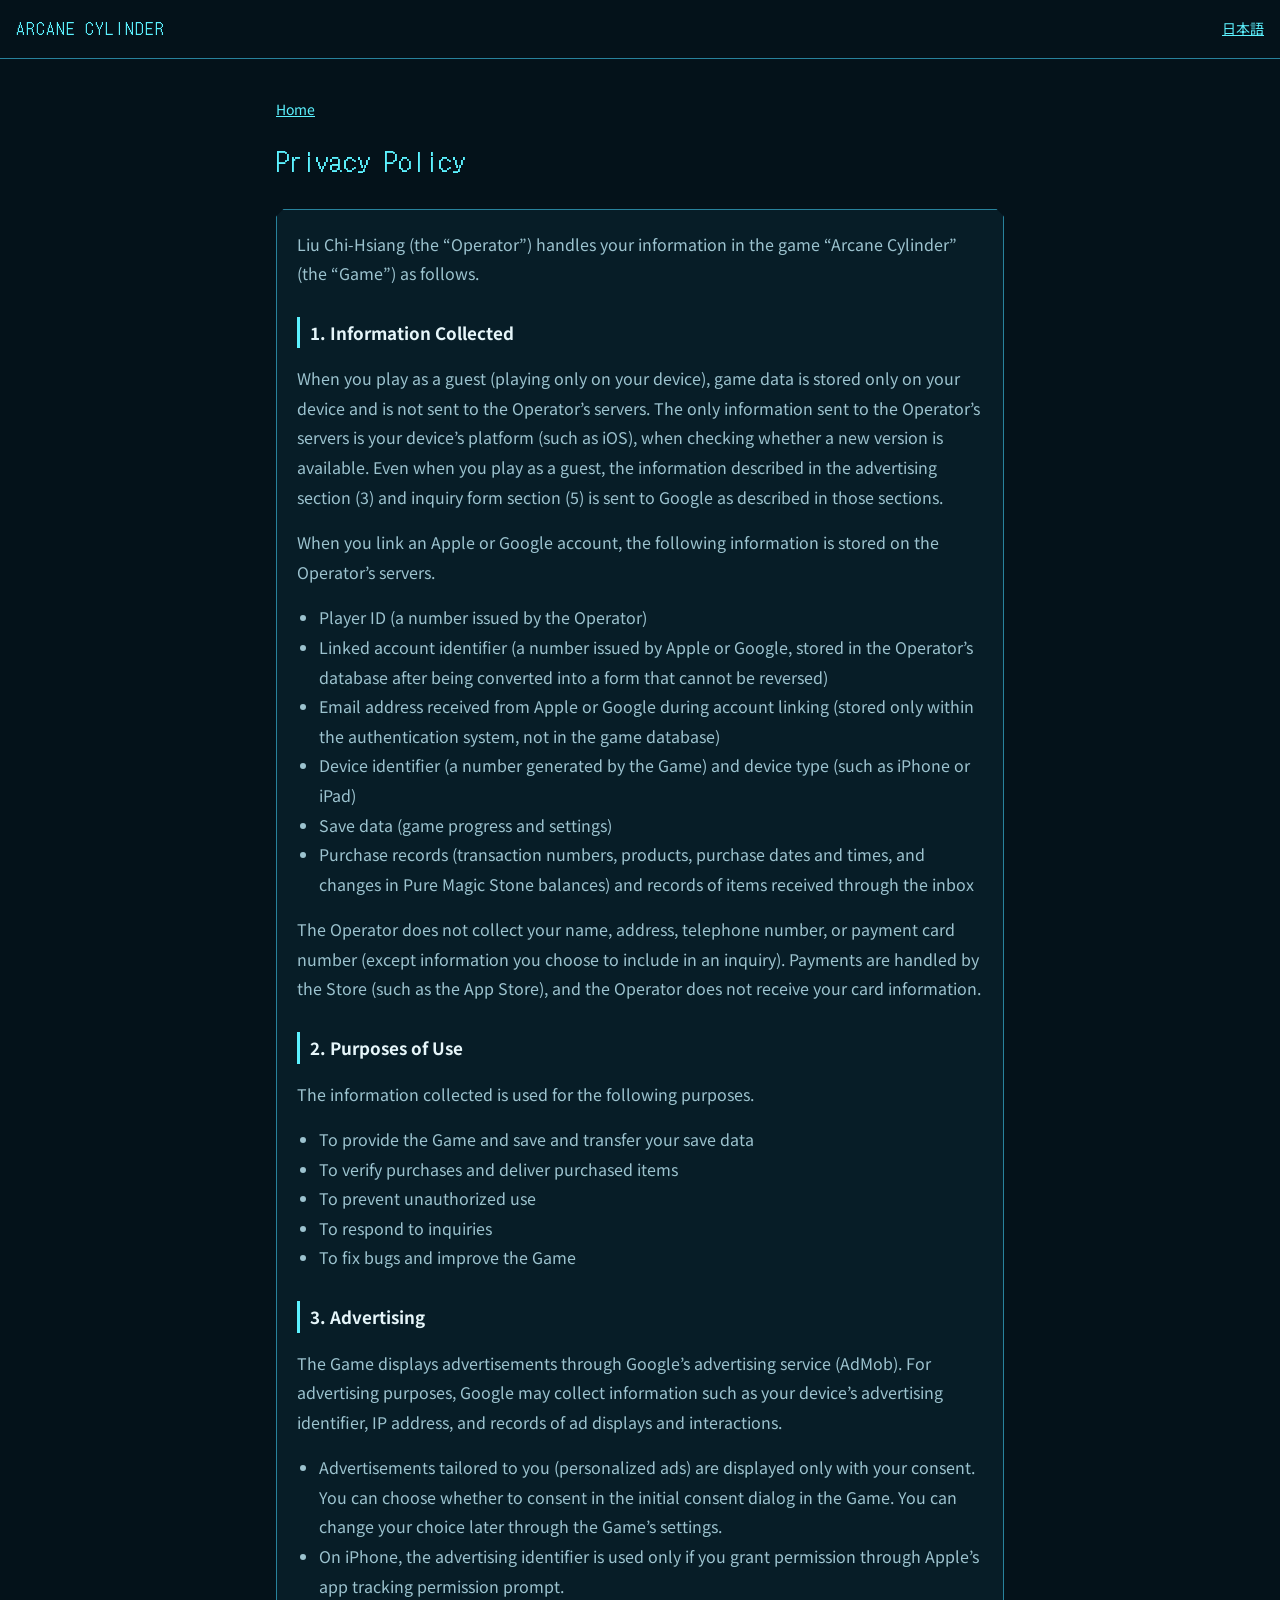
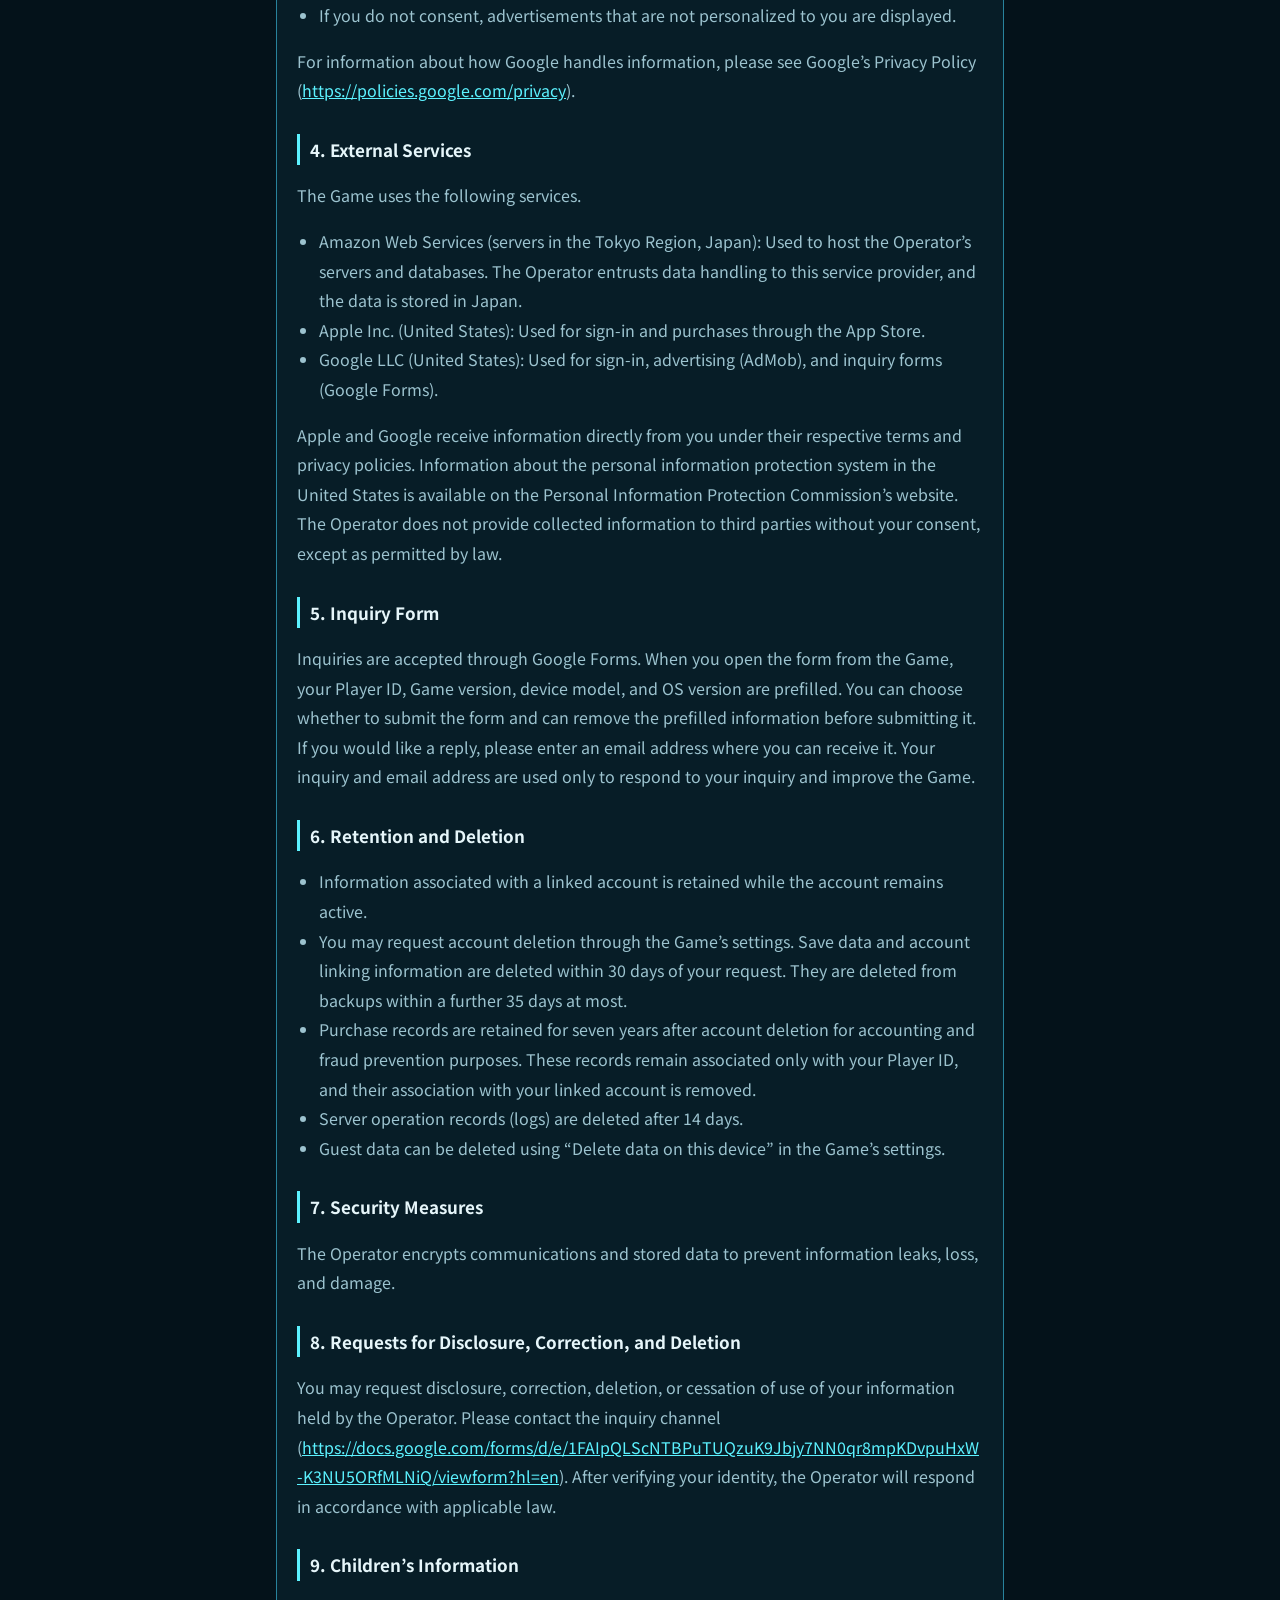
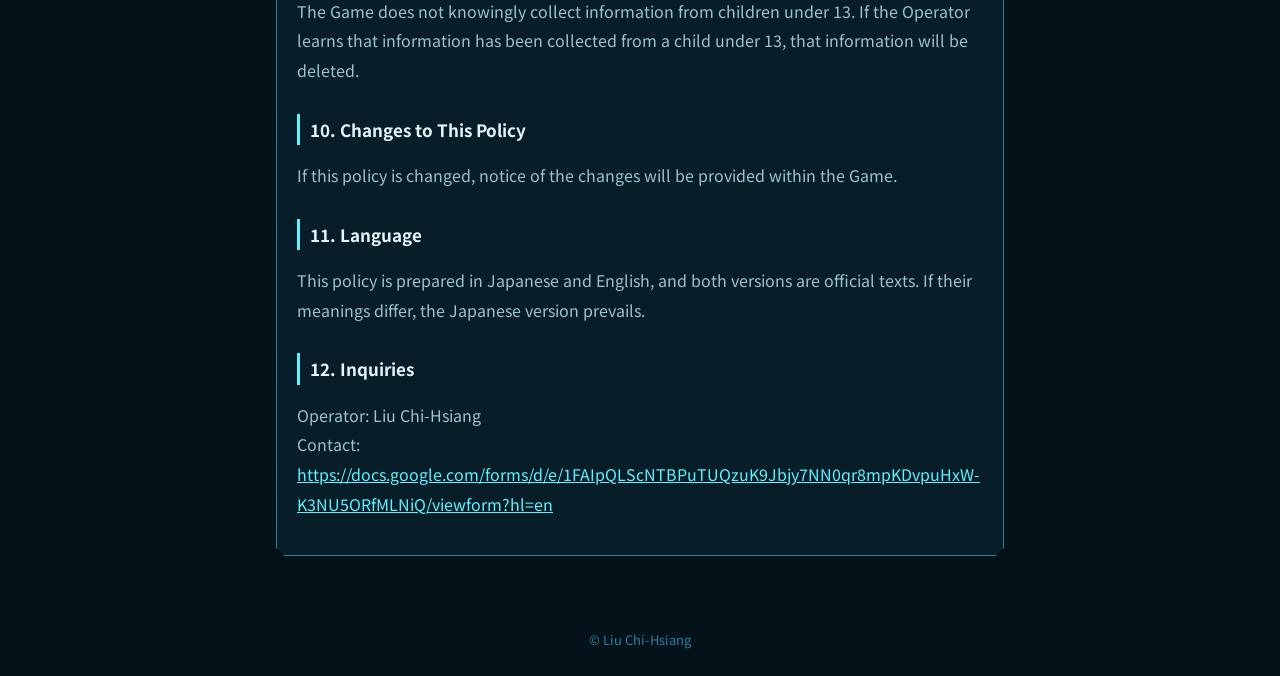
==== en/privacy.html @ cfb00598 "Publish the official site: support, terms, privacy policy and statutory notices Co-Authored-By: Clau" ====
<!doctype html>
<html lang="en">
<head>
<meta charset="utf-8">
<meta name="viewport" content="width=device-width, initial-scale=1">
<title>Privacy Policy | Arcane Cylinder</title>
<link rel="preconnect" href="https://fonts.googleapis.com">
<link rel="preconnect" href="https://fonts.gstatic.com" crossorigin>
<link href="https://fonts.googleapis.com/css2?family=DotGothic16&family=Noto+Sans+JP:wght@400;700&display=swap" rel="stylesheet">
<link rel="stylesheet" href="../style.css">
</head>
<body>
<header>
<a class="brand" href="./index.html">ARCANE CYLINDER</a>
<a class="lang" href="../ja/privacy.html">日本語</a>
</header>
<main>
<p class="crumb"><a href="./index.html">Home</a></p>
<h1>Privacy Policy</h1>
<div class="doc">
<p>Liu Chi-Hsiang (the “Operator”) handles your information in the game “Arcane Cylinder” (the “Game”) as follows.</p>
<h2>1. Information Collected</h2>
<p>When you play as a guest (playing only on your device), game data is stored only on your device and is not sent to the Operator’s servers. The only information sent to the Operator’s servers is your device’s platform (such as iOS), when checking whether a new version is available. Even when you play as a guest, the information described in the advertising section (3) and inquiry form section (5) is sent to Google as described in those sections.</p>
<p>When you link an Apple or Google account, the following information is stored on the Operator’s servers.</p>
<ul><li>Player ID (a number issued by the Operator)</li><li>Linked account identifier (a number issued by Apple or Google, stored in the Operator’s database after being converted into a form that cannot be reversed)</li><li>Email address received from Apple or Google during account linking (stored only within the authentication system, not in the game database)</li><li>Device identifier (a number generated by the Game) and device type (such as iPhone or iPad)</li><li>Save data (game progress and settings)</li><li>Purchase records (transaction numbers, products, purchase dates and times, and changes in Pure Magic Stone balances) and records of items received through the inbox</li></ul>
<p>The Operator does not collect your name, address, telephone number, or payment card number (except information you choose to include in an inquiry). Payments are handled by the Store (such as the App Store), and the Operator does not receive your card information.</p>
<h2>2. Purposes of Use</h2>
<p>The information collected is used for the following purposes.</p>
<ul><li>To provide the Game and save and transfer your save data</li><li>To verify purchases and deliver purchased items</li><li>To prevent unauthorized use</li><li>To respond to inquiries</li><li>To fix bugs and improve the Game</li></ul>
<h2>3. Advertising</h2>
<p>The Game displays advertisements through Google’s advertising service (AdMob). For advertising purposes, Google may collect information such as your device’s advertising identifier, IP address, and records of ad displays and interactions.</p>
<ul><li>Advertisements tailored to you (personalized ads) are displayed only with your consent. You can choose whether to consent in the initial consent dialog in the Game. You can change your choice later through the Game’s settings.</li><li>On iPhone, the advertising identifier is used only if you grant permission through Apple’s app tracking permission prompt.</li><li>If you do not consent, advertisements that are not personalized to you are displayed.</li></ul>
<p>For information about how Google handles information, please see Google’s Privacy Policy (<a href="https://policies.google.com/privacy">https://policies.google.com/privacy</a>).</p>
<h2>4. External Services</h2>
<p>The Game uses the following services.</p>
<ul><li>Amazon Web Services (servers in the Tokyo Region, Japan): Used to host the Operator’s servers and databases. The Operator entrusts data handling to this service provider, and the data is stored in Japan.</li><li>Apple Inc. (United States): Used for sign-in and purchases through the App Store.</li><li>Google LLC (United States): Used for sign-in, advertising (AdMob), and inquiry forms (Google Forms).</li></ul>
<p>Apple and Google receive information directly from you under their respective terms and privacy policies. Information about the personal information protection system in the United States is available on the Personal Information Protection Commission’s website.<br>The Operator does not provide collected information to third parties without your consent, except as permitted by law.</p>
<h2>5. Inquiry Form</h2>
<p>Inquiries are accepted through Google Forms. When you open the form from the Game, your Player ID, Game version, device model, and OS version are prefilled. You can choose whether to submit the form and can remove the prefilled information before submitting it. If you would like a reply, please enter an email address where you can receive it. Your inquiry and email address are used only to respond to your inquiry and improve the Game.</p>
<h2>6. Retention and Deletion</h2>
<ul><li>Information associated with a linked account is retained while the account remains active.</li><li>You may request account deletion through the Game’s settings. Save data and account linking information are deleted within 30 days of your request. They are deleted from backups within a further 35 days at most.</li><li>Purchase records are retained for seven years after account deletion for accounting and fraud prevention purposes. These records remain associated only with your Player ID, and their association with your linked account is removed.</li><li>Server operation records (logs) are deleted after 14 days.</li><li>Guest data can be deleted using “Delete data on this device” in the Game’s settings.</li></ul>
<h2>7. Security Measures</h2>
<p>The Operator encrypts communications and stored data to prevent information leaks, loss, and damage.</p>
<h2>8. Requests for Disclosure, Correction, and Deletion</h2>
<p>You may request disclosure, correction, deletion, or cessation of use of your information held by the Operator. Please contact the inquiry channel (<a href="https://docs.google.com/forms/d/e/1FAIpQLScNTBPuTUQzuK9Jbjy7NN0qr8mpKDvpuHxW-K3NU5ORfMLNiQ/viewform?hl=en">https://docs.google.com/forms/d/e/1FAIpQLScNTBPuTUQzuK9Jbjy7NN0qr8mpKDvpuHxW-K3NU5ORfMLNiQ/viewform?hl=en</a>). After verifying your identity, the Operator will respond in accordance with applicable law.</p>
<h2>9. Children’s Information</h2>
<p>The Game does not knowingly collect information from children under 13. If the Operator learns that information has been collected from a child under 13, that information will be deleted.</p>
<h2>10. Changes to This Policy</h2>
<p>If this policy is changed, notice of the changes will be provided within the Game.</p>
<h2>11. Language</h2>
<p>This policy is prepared in Japanese and English, and both versions are official texts. If their meanings differ, the Japanese version prevails.</p>
<h2>12. Inquiries</h2>
<p>Operator: Liu Chi-Hsiang<br>Contact: <a href="https://docs.google.com/forms/d/e/1FAIpQLScNTBPuTUQzuK9Jbjy7NN0qr8mpKDvpuHxW-K3NU5ORfMLNiQ/viewform?hl=en">https://docs.google.com/forms/d/e/1FAIpQLScNTBPuTUQzuK9Jbjy7NN0qr8mpKDvpuHxW-K3NU5ORfMLNiQ/viewform?hl=en</a></p>
</div>
</main>
<footer>© Liu Chi-Hsiang</footer>
</body>
</html>
---- style.css ----
:root { --bg: #04121a; --panel: #071d27; --holo: #5cf2ff; --holo-dim: #28829c; --text: #e6f6fa; --dim: #9cc3cf; }
* { box-sizing: border-box; }
body { margin: 0; background: var(--bg); color: var(--text); font: 16px/1.85 "Noto Sans JP", system-ui, sans-serif; }
a { color: var(--holo); }
header { display: flex; justify-content: space-between; align-items: center; padding: 14px 16px; border-bottom: 1px solid var(--holo-dim); }
.brand { font-family: "DotGothic16", monospace; letter-spacing: .12em; text-decoration: none; }
.lang { font-size: 14px; }
main { max-width: 760px; margin: 0 auto; padding: 24px 16px 48px; }
h1 { font-family: "DotGothic16", "Noto Sans JP", monospace; font-weight: 400; font-size: 26px; color: var(--holo); margin: 8px 0 24px; }
h2 { font-size: 17px; margin: 28px 0 8px; padding-left: 10px; border-left: 3px solid var(--holo); }
p, li { color: var(--dim); overflow-wrap: anywhere; }
ol, ul { padding-left: 1.4em; }
.doc { background: var(--panel); border: 1px solid var(--holo-dim); padding: 4px 20px 20px; clip-path: polygon(8px 0, calc(100% - 8px) 0, 100% 8px, 100% calc(100% - 8px), calc(100% - 8px) 100%, 8px 100%, 0 calc(100% - 8px), 0 8px); }
.hero { padding: 32px 0 8px; }
.hero h1 { font-size: 34px; letter-spacing: .12em; margin-bottom: 4px; }
.button { display: inline-block; padding: 12px 20px; border: 1px solid var(--holo); background: rgba(92, 242, 255, .08); text-decoration: none; }
.links { list-style: none; padding: 0; }
.links li { border-bottom: 1px solid rgba(40, 130, 156, .5); }
.links a { display: block; padding: 12px 4px; text-decoration: none; }
.links a::after { content: "  ›"; }
.note, .crumb { font-size: 14px; }
footer { text-align: center; color: var(--holo-dim); font-size: 13px; padding: 24px 16px; }
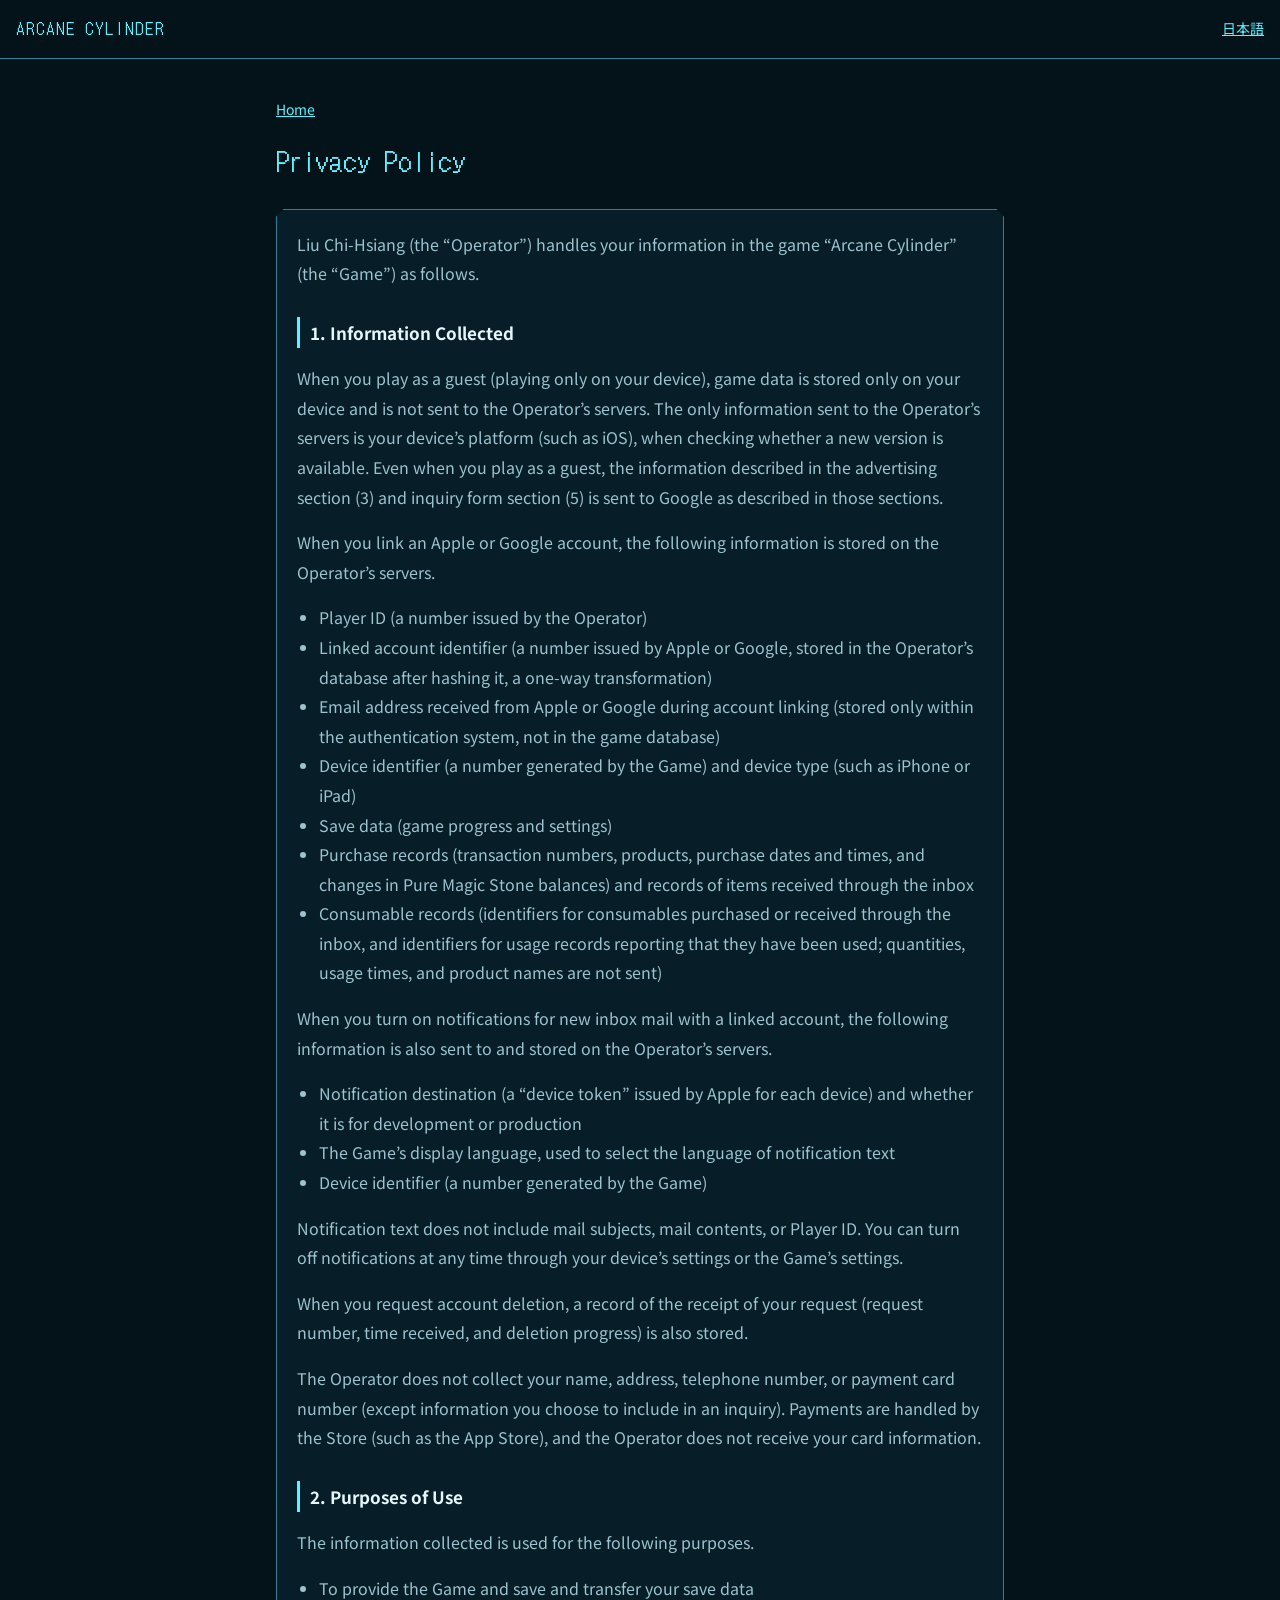
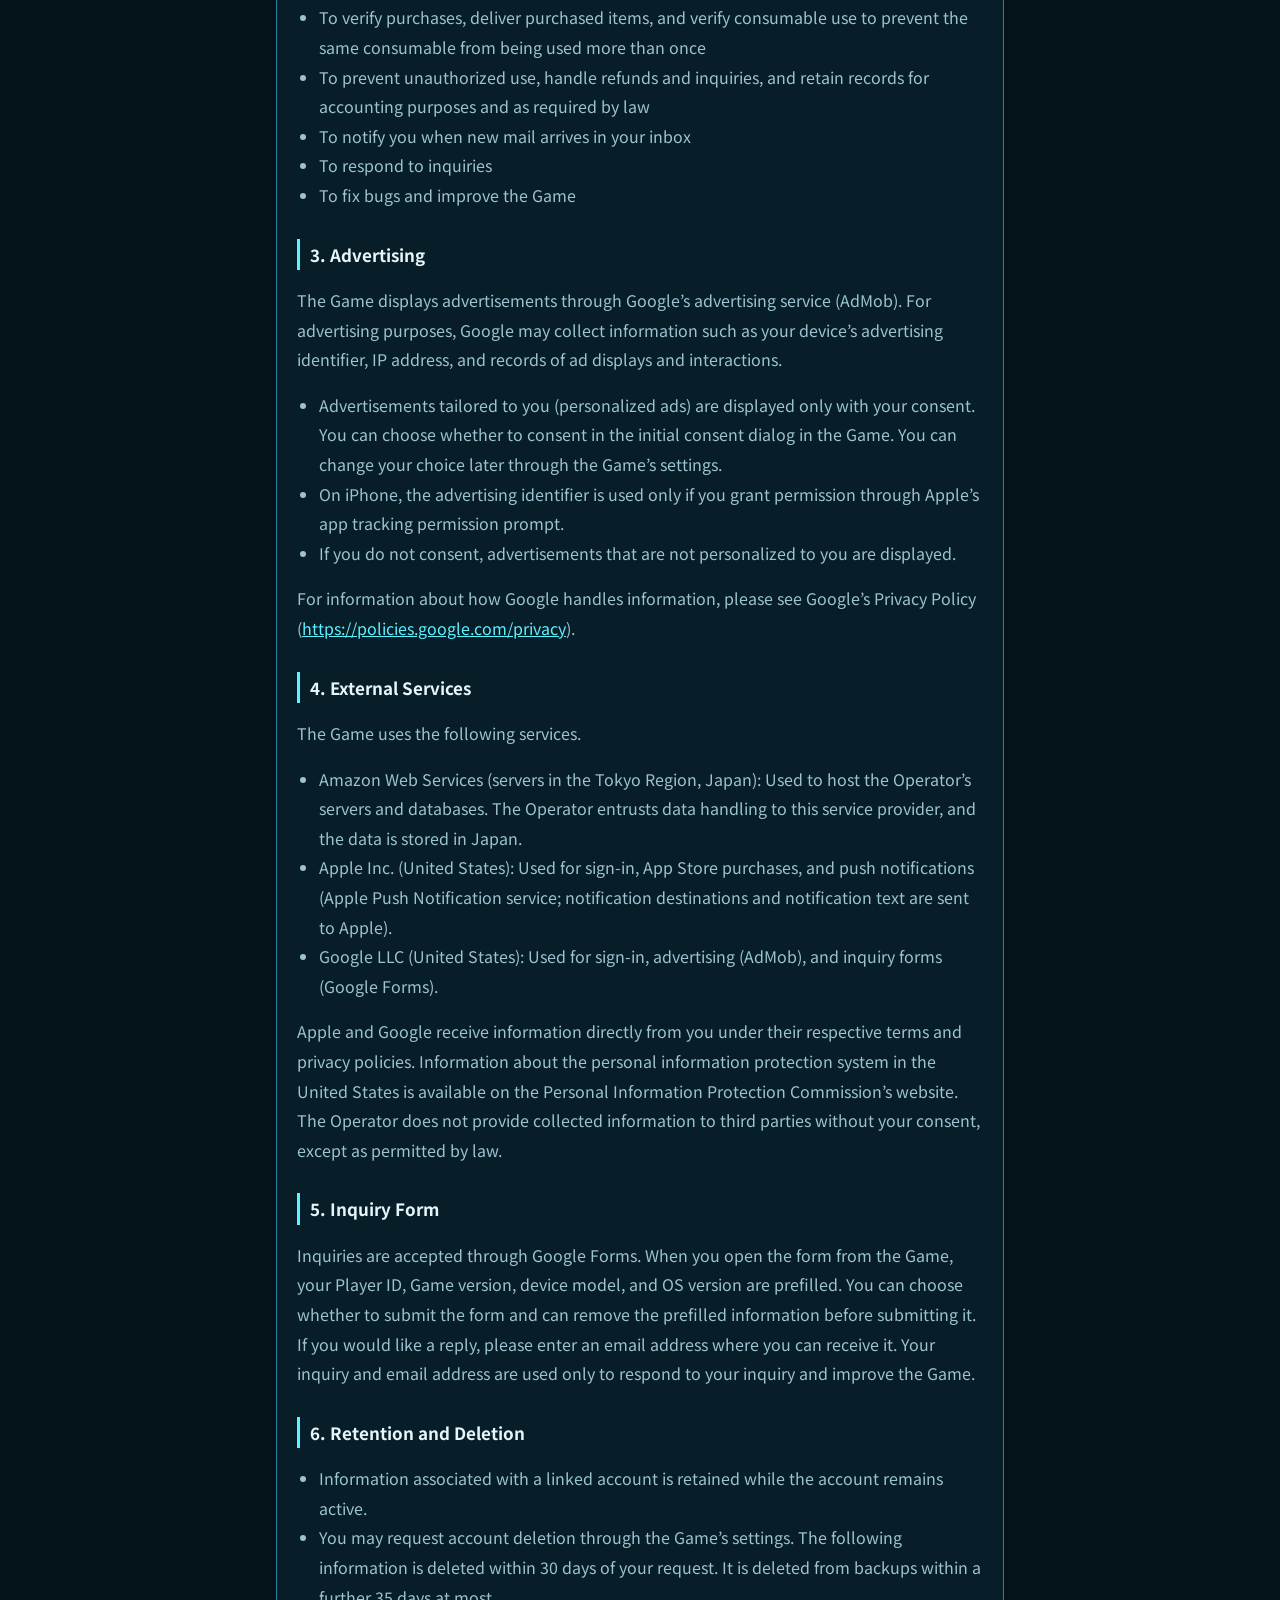
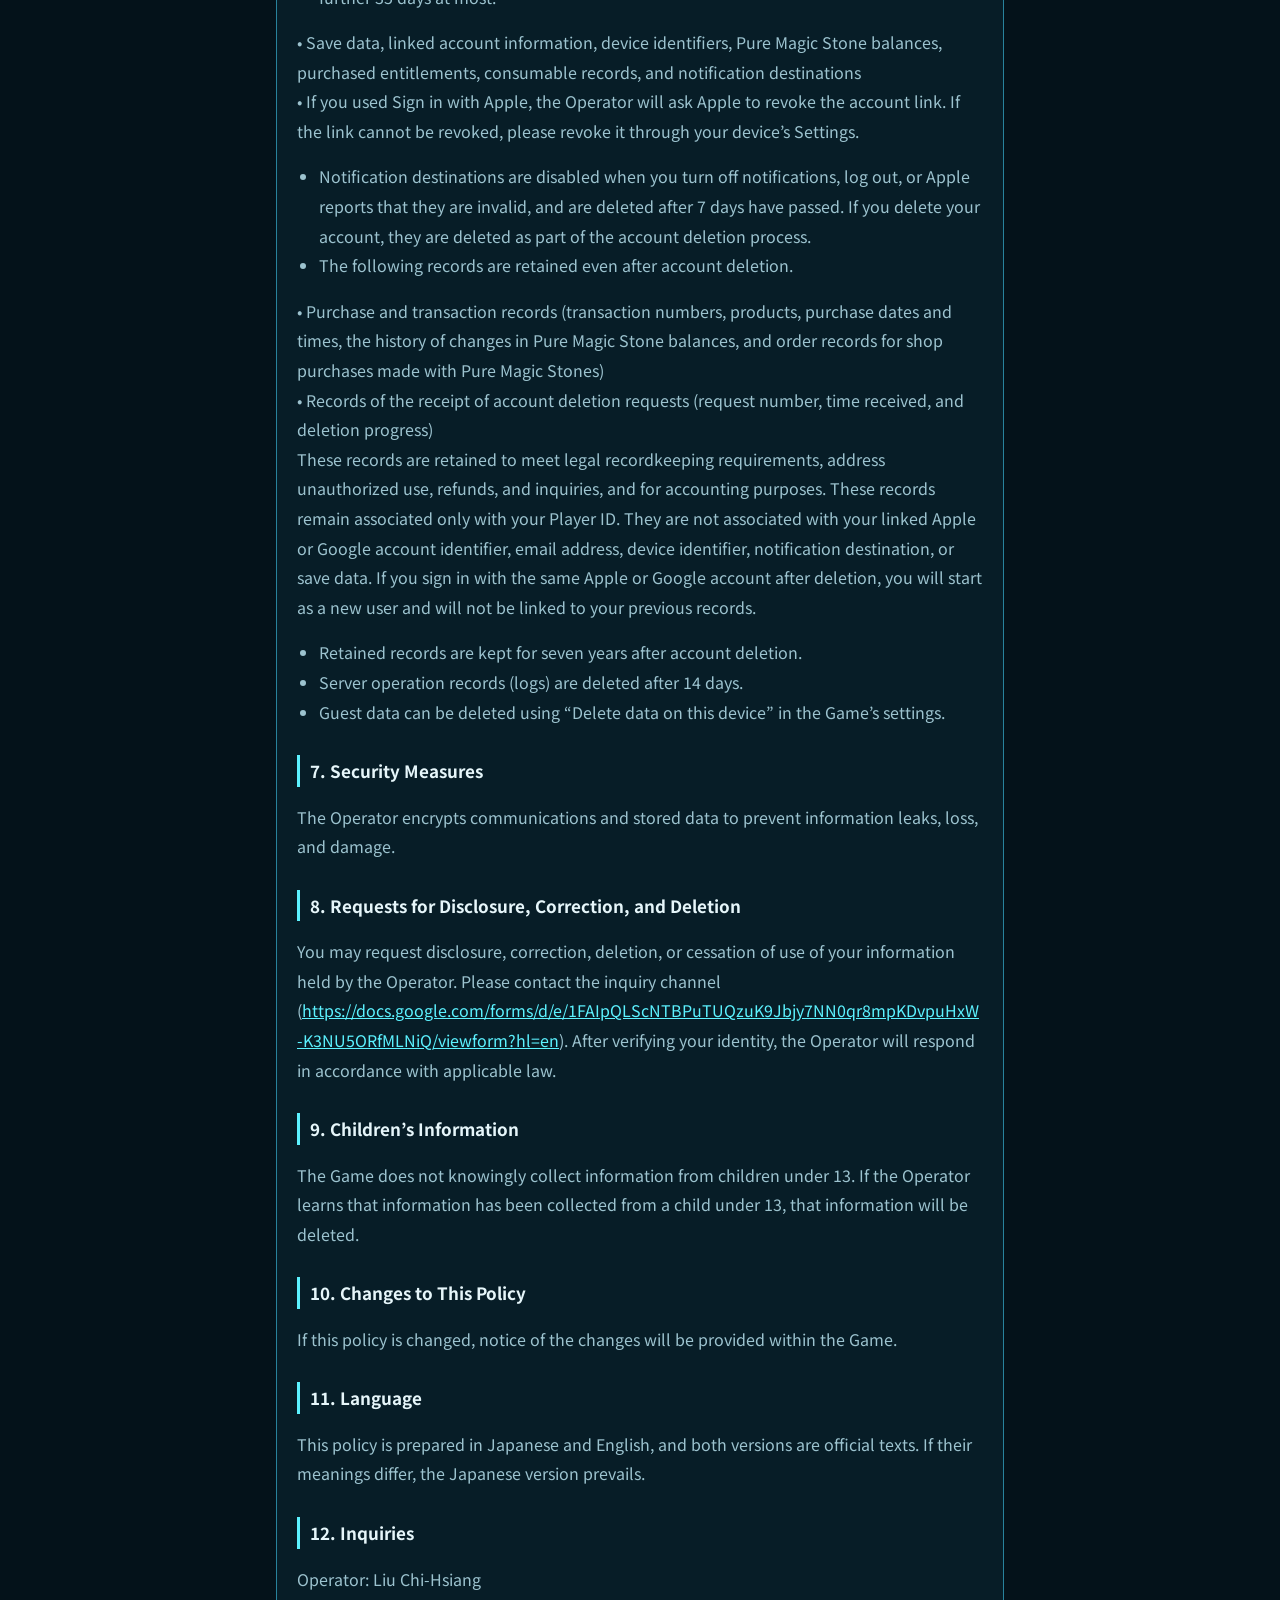
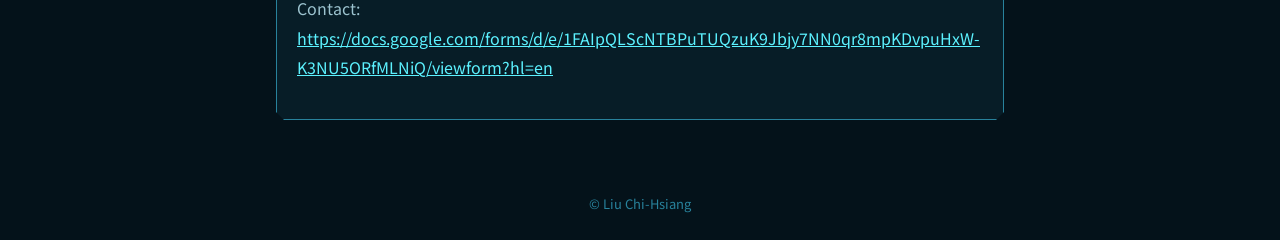
==== commit f5d96d47: "プライバシーポリシーを更新（通知の宛先・削除後に残す記録・消耗品の記録） ゲームのリポジトリの data/legal（metamonsawa/arcane_cylinder#199）から tools/" ====
--- a/en/privacy.html
+++ b/en/privacy.html
@@ -22,23 +22,31 @@
 <h2>1. Information Collected</h2>
 <p>When you play as a guest (playing only on your device), game data is stored only on your device and is not sent to the Operator’s servers. The only information sent to the Operator’s servers is your device’s platform (such as iOS), when checking whether a new version is available. Even when you play as a guest, the information described in the advertising section (3) and inquiry form section (5) is sent to Google as described in those sections.</p>
 <p>When you link an Apple or Google account, the following information is stored on the Operator’s servers.</p>
-<ul><li>Player ID (a number issued by the Operator)</li><li>Linked account identifier (a number issued by Apple or Google, stored in the Operator’s database after being converted into a form that cannot be reversed)</li><li>Email address received from Apple or Google during account linking (stored only within the authentication system, not in the game database)</li><li>Device identifier (a number generated by the Game) and device type (such as iPhone or iPad)</li><li>Save data (game progress and settings)</li><li>Purchase records (transaction numbers, products, purchase dates and times, and changes in Pure Magic Stone balances) and records of items received through the inbox</li></ul>
+<ul><li>Player ID (a number issued by the Operator)</li><li>Linked account identifier (a number issued by Apple or Google, stored in the Operator’s database after hashing it, a one-way transformation)</li><li>Email address received from Apple or Google during account linking (stored only within the authentication system, not in the game database)</li><li>Device identifier (a number generated by the Game) and device type (such as iPhone or iPad)</li><li>Save data (game progress and settings)</li><li>Purchase records (transaction numbers, products, purchase dates and times, and changes in Pure Magic Stone balances) and records of items received through the inbox</li><li>Consumable records (identifiers for consumables purchased or received through the inbox, and identifiers for usage records reporting that they have been used; quantities, usage times, and product names are not sent)</li></ul>
+<p>When you turn on notifications for new inbox mail with a linked account, the following information is also sent to and stored on the Operator’s servers.</p>
+<ul><li>Notification destination (a “device token” issued by Apple for each device) and whether it is for development or production</li><li>The Game’s display language, used to select the language of notification text</li><li>Device identifier (a number generated by the Game)</li></ul>
+<p>Notification text does not include mail subjects, mail contents, or Player ID. You can turn off notifications at any time through your device’s settings or the Game’s settings.</p>
+<p>When you request account deletion, a record of the receipt of your request (request number, time received, and deletion progress) is also stored.</p>
 <p>The Operator does not collect your name, address, telephone number, or payment card number (except information you choose to include in an inquiry). Payments are handled by the Store (such as the App Store), and the Operator does not receive your card information.</p>
 <h2>2. Purposes of Use</h2>
 <p>The information collected is used for the following purposes.</p>
-<ul><li>To provide the Game and save and transfer your save data</li><li>To verify purchases and deliver purchased items</li><li>To prevent unauthorized use</li><li>To respond to inquiries</li><li>To fix bugs and improve the Game</li></ul>
+<ul><li>To provide the Game and save and transfer your save data</li><li>To verify purchases, deliver purchased items, and verify consumable use to prevent the same consumable from being used more than once</li><li>To prevent unauthorized use, handle refunds and inquiries, and retain records for accounting purposes and as required by law</li><li>To notify you when new mail arrives in your inbox</li><li>To respond to inquiries</li><li>To fix bugs and improve the Game</li></ul>
 <h2>3. Advertising</h2>
 <p>The Game displays advertisements through Google’s advertising service (AdMob). For advertising purposes, Google may collect information such as your device’s advertising identifier, IP address, and records of ad displays and interactions.</p>
 <ul><li>Advertisements tailored to you (personalized ads) are displayed only with your consent. You can choose whether to consent in the initial consent dialog in the Game. You can change your choice later through the Game’s settings.</li><li>On iPhone, the advertising identifier is used only if you grant permission through Apple’s app tracking permission prompt.</li><li>If you do not consent, advertisements that are not personalized to you are displayed.</li></ul>
 <p>For information about how Google handles information, please see Google’s Privacy Policy (<a href="https://policies.google.com/privacy">https://policies.google.com/privacy</a>).</p>
 <h2>4. External Services</h2>
 <p>The Game uses the following services.</p>
-<ul><li>Amazon Web Services (servers in the Tokyo Region, Japan): Used to host the Operator’s servers and databases. The Operator entrusts data handling to this service provider, and the data is stored in Japan.</li><li>Apple Inc. (United States): Used for sign-in and purchases through the App Store.</li><li>Google LLC (United States): Used for sign-in, advertising (AdMob), and inquiry forms (Google Forms).</li></ul>
+<ul><li>Amazon Web Services (servers in the Tokyo Region, Japan): Used to host the Operator’s servers and databases. The Operator entrusts data handling to this service provider, and the data is stored in Japan.</li><li>Apple Inc. (United States): Used for sign-in, App Store purchases, and push notifications (Apple Push Notification service; notification destinations and notification text are sent to Apple).</li><li>Google LLC (United States): Used for sign-in, advertising (AdMob), and inquiry forms (Google Forms).</li></ul>
 <p>Apple and Google receive information directly from you under their respective terms and privacy policies. Information about the personal information protection system in the United States is available on the Personal Information Protection Commission’s website.<br>The Operator does not provide collected information to third parties without your consent, except as permitted by law.</p>
 <h2>5. Inquiry Form</h2>
 <p>Inquiries are accepted through Google Forms. When you open the form from the Game, your Player ID, Game version, device model, and OS version are prefilled. You can choose whether to submit the form and can remove the prefilled information before submitting it. If you would like a reply, please enter an email address where you can receive it. Your inquiry and email address are used only to respond to your inquiry and improve the Game.</p>
 <h2>6. Retention and Deletion</h2>
-<ul><li>Information associated with a linked account is retained while the account remains active.</li><li>You may request account deletion through the Game’s settings. Save data and account linking information are deleted within 30 days of your request. They are deleted from backups within a further 35 days at most.</li><li>Purchase records are retained for seven years after account deletion for accounting and fraud prevention purposes. These records remain associated only with your Player ID, and their association with your linked account is removed.</li><li>Server operation records (logs) are deleted after 14 days.</li><li>Guest data can be deleted using “Delete data on this device” in the Game’s settings.</li></ul>
+<ul><li>Information associated with a linked account is retained while the account remains active.</li><li>You may request account deletion through the Game’s settings. The following information is deleted within 30 days of your request. It is deleted from backups within a further 35 days at most.</li></ul>
+<p>  • Save data, linked account information, device identifiers, Pure Magic Stone balances, purchased entitlements, consumable records, and notification destinations<br>  • If you used Sign in with Apple, the Operator will ask Apple to revoke the account link. If the link cannot be revoked, please revoke it through your device’s Settings.</p>
+<ul><li>Notification destinations are disabled when you turn off notifications, log out, or Apple reports that they are invalid, and are deleted after 7 days have passed. If you delete your account, they are deleted as part of the account deletion process.</li><li>The following records are retained even after account deletion.</li></ul>
+<p>  • Purchase and transaction records (transaction numbers, products, purchase dates and times, the history of changes in Pure Magic Stone balances, and order records for shop purchases made with Pure Magic Stones)<br>  • Records of the receipt of account deletion requests (request number, time received, and deletion progress)<br>These records are retained to meet legal recordkeeping requirements, address unauthorized use, refunds, and inquiries, and for accounting purposes. These records remain associated only with your Player ID. They are not associated with your linked Apple or Google account identifier, email address, device identifier, notification destination, or save data. If you sign in with the same Apple or Google account after deletion, you will start as a new user and will not be linked to your previous records.</p>
+<ul><li>Retained records are kept for seven years after account deletion.</li><li>Server operation records (logs) are deleted after 14 days.</li><li>Guest data can be deleted using “Delete data on this device” in the Game’s settings.</li></ul>
 <h2>7. Security Measures</h2>
 <p>The Operator encrypts communications and stored data to prevent information leaks, loss, and damage.</p>
 <h2>8. Requests for Disclosure, Correction, and Deletion</h2>
